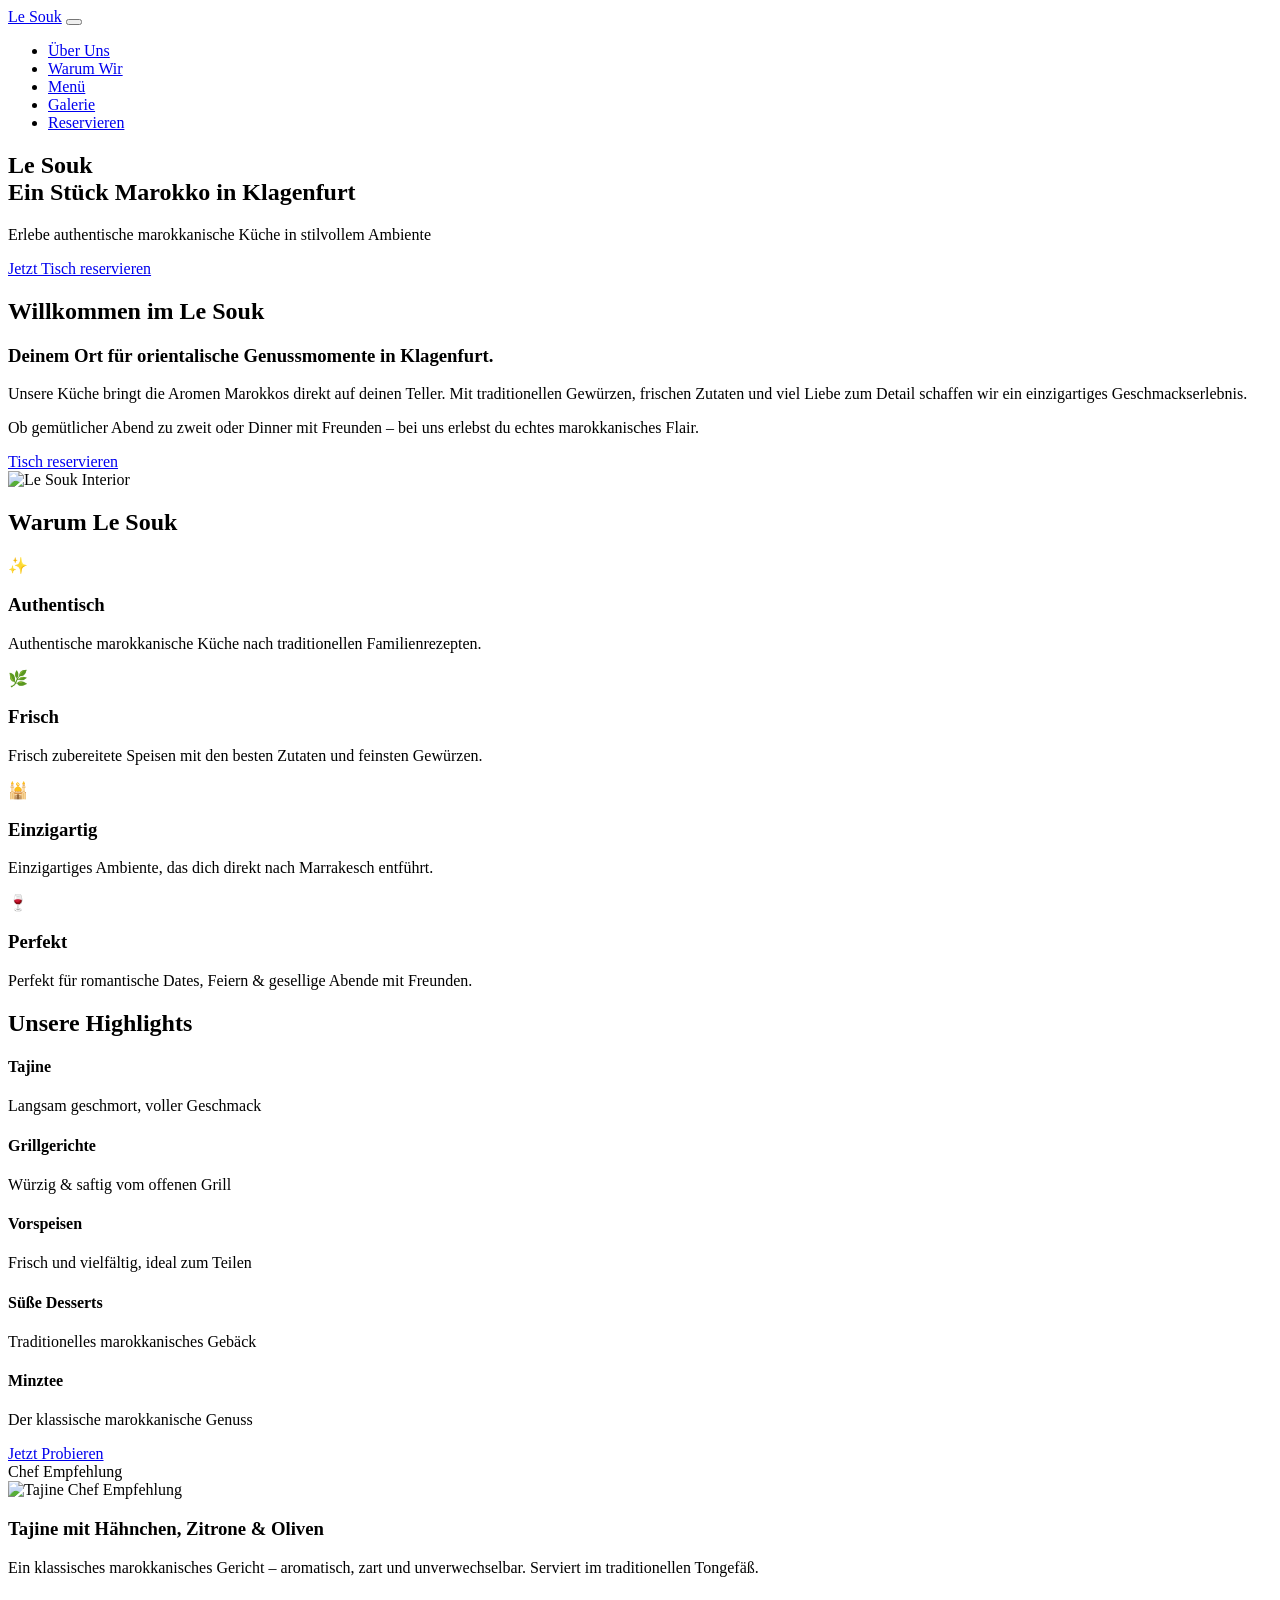
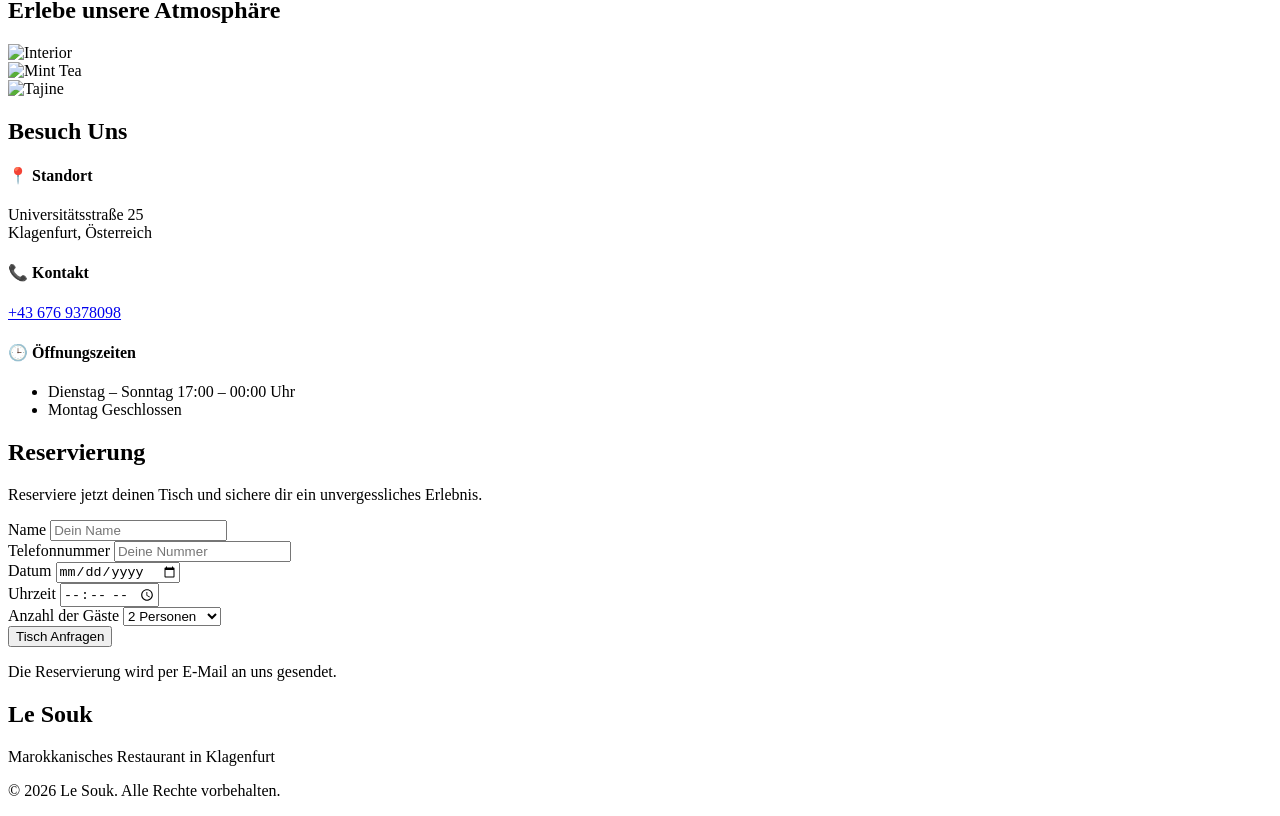
==== index.html @ 62adc96d "Rename Le Souk – Ein Stück Marokko in Klagenfurt.html to index.html" ====
<!DOCTYPE html>
<!-- saved from url=(0077)file:///C:/Users/otari/.gemini/antigravity/scratch/le-souk-website/index.html -->
<html lang="de"><head><meta http-equiv="Content-Type" content="text/html; charset=UTF-8">
    
    <meta name="viewport" content="width=device-width, initial-scale=1.0">
    <title>Le Souk – index.html</title>
    <meta name="description" content="Erlebe authentische marokkanische Küche in stilvollem Ambiente. Willkommen im Le Souk.">
    
    <!-- Google Fonts -->
    <link rel="preconnect" href="https://fonts.googleapis.com/">
    <link rel="preconnect" href="https://fonts.gstatic.com/" crossorigin="">
    <link href="./Le Souk – Ein Stück Marokko in Klagenfurt_files/css2" rel="stylesheet">
    
    <!-- Styles -->
    <link rel="stylesheet" href="./Le Souk – Ein Stück Marokko in Klagenfurt_files/style.css">
</head>
<body>

    <!-- Navigation -->
    <header class="header">
        <div class="container nav-container">
            <a href="file:///C:/Users/otari/.gemini/antigravity/scratch/le-souk-website/index.html#" class="logo">Le Souk</a>
            <button class="mobile-toggle" aria-controls="main-nav" aria-expanded="false">
                <span class="hamburger"></span>
            </button>
            <nav id="main-nav" class="nav-menu">
                <ul class="nav-list">
                    <li><a href="file:///C:/Users/otari/.gemini/antigravity/scratch/le-souk-website/index.html#about">Über Uns</a></li>
                    <li><a href="file:///C:/Users/otari/.gemini/antigravity/scratch/le-souk-website/index.html#warum">Warum Wir</a></li>
                    <li><a href="file:///C:/Users/otari/.gemini/antigravity/scratch/le-souk-website/index.html#menu">Menü</a></li>
                    <li><a href="file:///C:/Users/otari/.gemini/antigravity/scratch/le-souk-website/index.html#gallery">Galerie</a></li>
                    <li><a href="file:///C:/Users/otari/.gemini/antigravity/scratch/le-souk-website/index.html#reservation" class="btn btn-outline nav-btn">Reservieren</a></li>
                </ul>
            </nav>
        </div>
    </header>

    <!-- Hero Section -->
    <section class="hero" id="home">
        <div class="hero-overlay"></div>
        <div class="container hero-content reveal fade-up active">
            <h1 class="hero-title">Le Souk <br><span>Ein Stück Marokko in Klagenfurt</span></h1>
            <p class="hero-subtitle">Erlebe authentische marokkanische Küche in stilvollem Ambiente</p>
            <a href="file:///C:/Users/otari/.gemini/antigravity/scratch/le-souk-website/index.html#reservation" class="btn btn-primary mt-2">Jetzt Tisch reservieren</a>
        </div>
    </section>

    <!-- About Section -->
    <section class="about section-padding" id="about">
        <div class="container about-container">
            <div class="about-text reveal fade-right active">
                <h2 class="section-title">Willkommen im Le Souk</h2>
                <h3 class="section-subtitle">Deinem Ort für orientalische Genussmomente in Klagenfurt.</h3>
                <p>Unsere Küche bringt die Aromen Marokkos direkt auf deinen Teller. Mit traditionellen Gewürzen, frischen Zutaten und viel Liebe zum Detail schaffen wir ein einzigartiges Geschmackserlebnis.</p>
                <p>Ob gemütlicher Abend zu zweit oder Dinner mit Freunden – bei uns erlebst du echtes marokkanisches Flair.</p>
                <a href="file:///C:/Users/otari/.gemini/antigravity/scratch/le-souk-website/index.html#reservation" class="btn btn-outline mt-2">Tisch reservieren</a>
            </div>
            <div class="about-image-wrapper reveal fade-left active">
                <div class="image-frame gold-border">
                    <img src="./Le Souk – Ein Stück Marokko in Klagenfurt_files/about_interior.png" alt="Le Souk Interior" class="about-image">
                </div>
            </div>
        </div>
    </section>

    <!-- Warum Le Souk (Features) -->
    <section class="features section-padding" id="warum">
        <div class="container">
            <h2 class="section-title center reveal fade-up active">Warum Le Souk</h2>
            <div class="features-grid">
                <div class="feature-card reveal fade-up active" style="transition-delay: 0.1s">
                    <div class="feature-icon">✨</div>
                    <h3>Authentisch</h3>
                    <p>Authentische marokkanische Küche nach traditionellen Familienrezepten.</p>
                </div>
                <div class="feature-card reveal fade-up active" style="transition-delay: 0.2s">
                    <div class="feature-icon">🌿</div>
                    <h3>Frisch</h3>
                    <p>Frisch zubereitete Speisen mit den besten Zutaten und feinsten Gewürzen.</p>
                </div>
                <div class="feature-card reveal fade-up active" style="transition-delay: 0.3s">
                    <div class="feature-icon">🕌</div>
                    <h3>Einzigartig</h3>
                    <p>Einzigartiges Ambiente, das dich direkt nach Marrakesch entführt.</p>
                </div>
                <div class="feature-card reveal fade-up active" style="transition-delay: 0.4s">
                    <div class="feature-icon">🍷</div>
                    <h3>Perfekt</h3>
                    <p>Perfekt für romantische Dates, Feiern &amp; gesellige Abende mit Freunden.</p>
                </div>
            </div>
        </div>
    </section>

    <!-- Menu & Chef Recommendation -->
    <section class="menu section-padding" id="menu">
        <div class="container menu-container">
            <div class="menu-content reveal fade-right active">
                <h2 class="section-title">Unsere Highlights</h2>
                <div class="menu-list">
                    <div class="menu-item">
                        <div class="menu-item-header">
                            <h4>Tajine</h4>
                            <div class="menu-dot-leader"></div>
                        </div>
                        <p class="menu-desc">Langsam geschmort, voller Geschmack</p>
                    </div>
                    <div class="menu-item">
                        <div class="menu-item-header">
                            <h4>Grillgerichte</h4>
                            <div class="menu-dot-leader"></div>
                        </div>
                        <p class="menu-desc">Würzig &amp; saftig vom offenen Grill</p>
                    </div>
                    <div class="menu-item">
                        <div class="menu-item-header">
                            <h4>Vorspeisen</h4>
                            <div class="menu-dot-leader"></div>
                        </div>
                        <p class="menu-desc">Frisch und vielfältig, ideal zum Teilen</p>
                    </div>
                    <div class="menu-item">
                        <div class="menu-item-header">
                            <h4>Süße Desserts</h4>
                            <div class="menu-dot-leader"></div>
                        </div>
                        <p class="menu-desc">Traditionelles marokkanisches Gebäck</p>
                    </div>
                    <div class="menu-item">
                        <div class="menu-item-header">
                            <h4>Minztee</h4>
                            <div class="menu-dot-leader"></div>
                        </div>
                        <p class="menu-desc">Der klassische marokkanische Genuss</p>
                    </div>
                </div>
                <div class="mt-3">
                    <a href="file:///C:/Users/otari/.gemini/antigravity/scratch/le-souk-website/index.html#reservation" class="btn btn-primary">Jetzt Probieren</a>
                </div>
            </div>

            <!-- Chef Recommendation -->
            <div class="chef-recommendation reveal fade-left active">
                <div class="chef-card gold-border">
                    <div class="chef-badge">Chef Empfehlung</div>
                    <img src="./Le Souk – Ein Stück Marokko in Klagenfurt_files/tajine_dish.png" alt="Tajine Chef Empfehlung" class="chef-img">
                    <div class="chef-text">
                        <h3>Tajine mit Hähnchen, Zitrone &amp; Oliven</h3>
                        <p>Ein klassisches marokkanisches Gericht – aromatisch, zart und unverwechselbar. Serviert im traditionellen Tongefäß.</p>
                    </div>
                </div>
            </div>
        </div>
    </section>

    <!-- Gallery -->
    <section class="gallery section-padding" id="gallery">
        <div class="container">
            <h2 class="section-title center reveal fade-up active">Erlebe unsere Atmosphäre</h2>
            <div class="gallery-grid reveal fade-up active">
                <div class="gallery-item"><img src="./Le Souk – Ein Stück Marokko in Klagenfurt_files/about_interior.png" alt="Interior"></div>
                <div class="gallery-item"><img src="./Le Souk – Ein Stück Marokko in Klagenfurt_files/mint_tea.png" alt="Mint Tea"></div>
                <div class="gallery-item"><img src="./Le Souk – Ein Stück Marokko in Klagenfurt_files/tajine_dish.png" alt="Tajine"></div>
            </div>
        </div>
    </section>

    <!-- Info & Reservation -->
    <section class="reservation-contact section-padding" id="reservation">
        <div class="container flex-container">
            <!-- Info Box -->
            <div class="info-box reveal fade-right active">
                <h2 class="section-title">Besuch Uns</h2>
                
                <div class="info-group">
                    <h4>📍 Standort</h4>
                    <p>Universitätsstraße 25<br>Klagenfurt, Österreich</p>
                </div>
                
                <div class="info-group">
                    <h4>📞 Kontakt</h4>
                    <p><a href="tel:+436769378098">+43 676 9378098</a></p>
                </div>

                <div class="info-group mt-2">
                    <h4>🕒 Öffnungszeiten</h4>
                    <ul class="hours-list">
                        <li><span>Dienstag – Sonntag</span> <span>17:00 – 00:00 Uhr</span></li>
                        <li class="closed"><span>Montag</span> <span>Geschlossen</span></li>
                    </ul>
                </div>
            </div>

            <!-- Reservation Form -->
            <div class="reservation-box gold-border reveal fade-left active">
                <h2 class="section-title">Reservierung</h2>
                <p class="mb-2">Reserviere jetzt deinen Tisch und sichere dir ein unvergessliches Erlebnis.</p>
                
                <form id="reservation-form" action="mailto:reservierung@lesouk-klagenfurt.at" method="post" enctype="text/plain">
                    <div class="form-group">
                        <label for="name">Name</label>
                        <input type="text" id="name" name="Name" required="" placeholder="Dein Name">
                    </div>
                    <div class="form-group">
                        <label for="phone">Telefonnummer</label>
                        <input type="tel" id="phone" name="Telefon" required="" placeholder="Deine Nummer">
                    </div>
                    <div class="form-grid">
                        <div class="form-group">
                            <label for="date">Datum</label>
                            <input type="date" id="date" name="Datum" required="">
                        </div>
                        <div class="form-group">
                            <label for="time">Uhrzeit</label>
                            <input type="time" id="time" name="Uhrzeit" required="">
                        </div>
                    </div>
                    <div class="form-group">
                        <label for="guests">Anzahl der Gäste</label>
                        <select id="guests" name="Gäste">
                            <option value="1">1 Person</option>
                            <option value="2" selected="">2 Personen</option>
                            <option value="3">3 Personen</option>
                            <option value="4">4 Personen</option>
                            <option value="5">5 Personen</option>
                            <option value="6+">6+ Personen</option>
                        </select>
                    </div>
                    <button type="submit" class="btn btn-primary btn-block">Tisch Anfragen</button>
                    <p class="form-note mt-1">Die Reservierung wird per E-Mail an uns gesendet.</p>
                </form>
            </div>
        </div>
    </section>

    <!-- Footer -->
    <footer class="footer">
        <div class="container footer-content center">
            <h2 class="footer-logo">Le Souk</h2>
            <p>Marokkanisches Restaurant in Klagenfurt</p>
            <p class="copyright">© <span id="year">2026</span> Le Souk. Alle Rechte vorbehalten.</p>
        </div>
    </footer>

    <!-- Scripts -->
    <script src="./Le Souk – Ein Stück Marokko in Klagenfurt_files/main.js"></script>


</body></html>
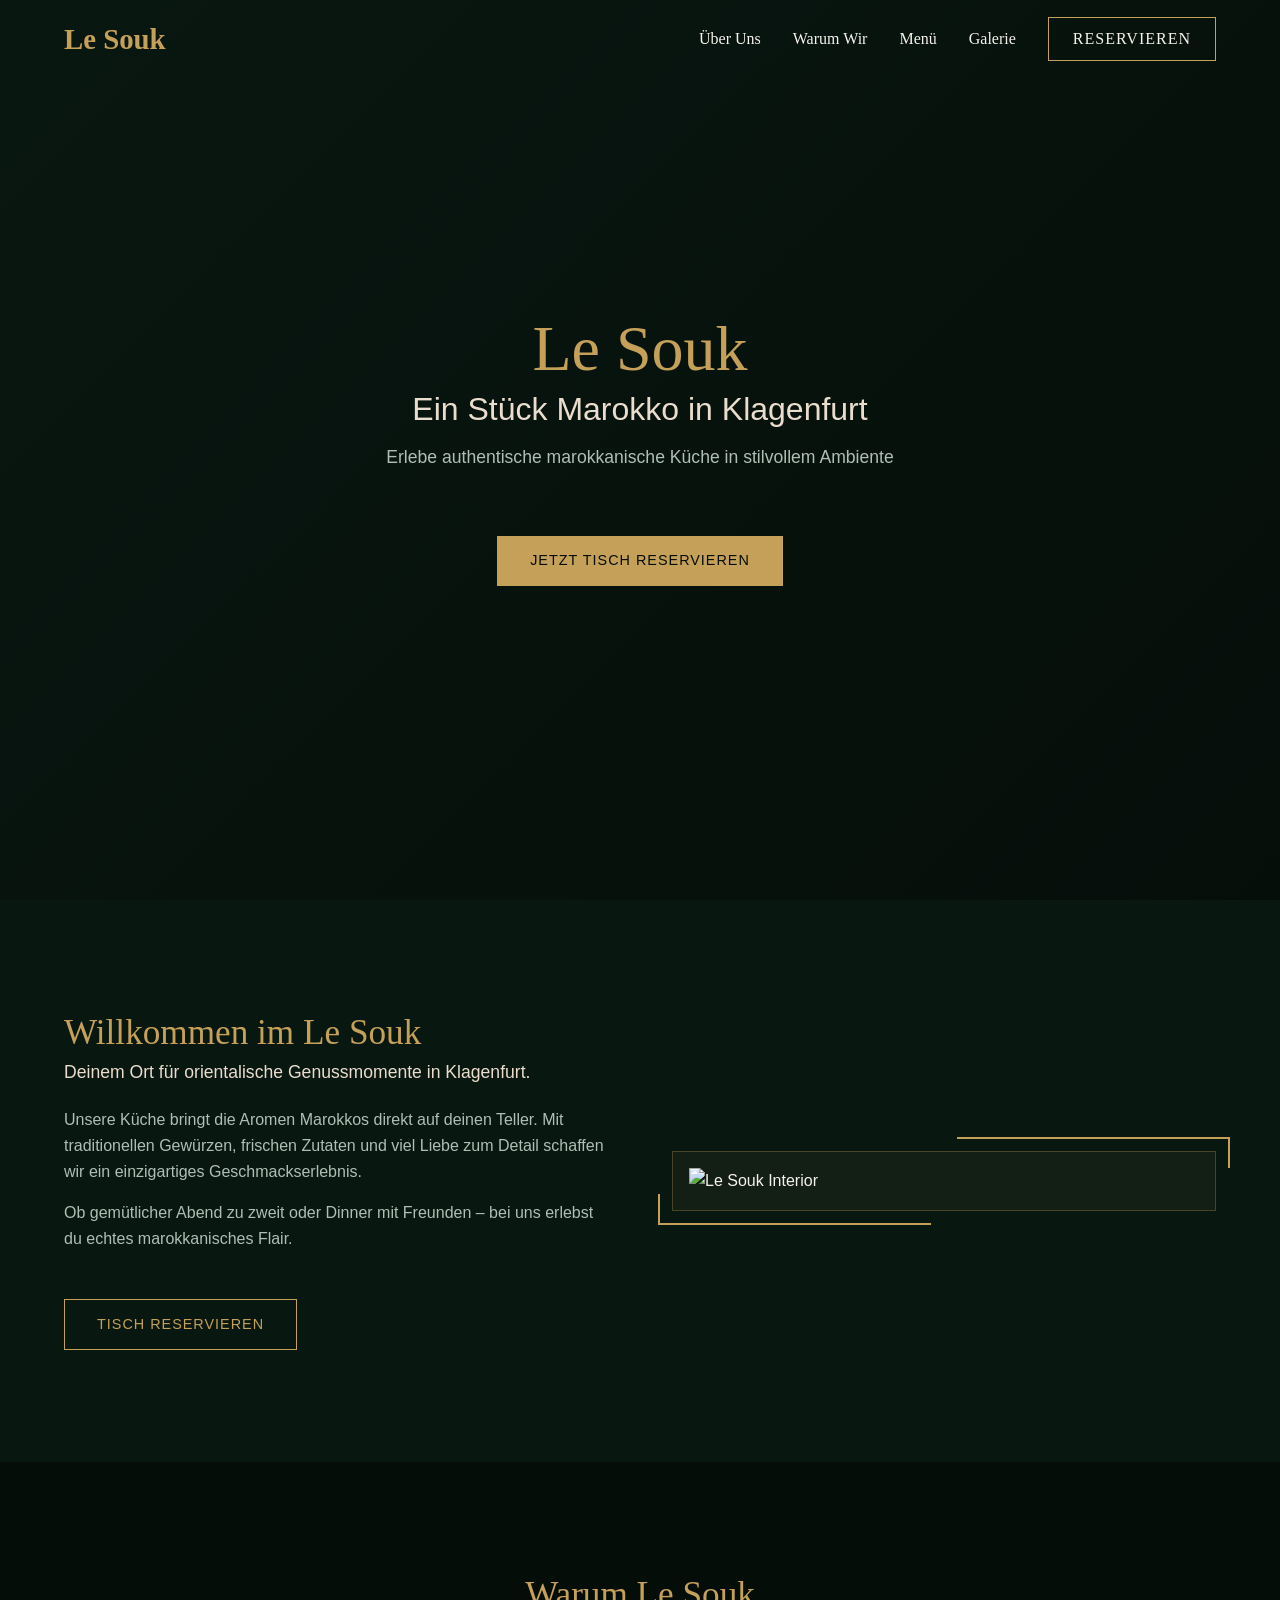
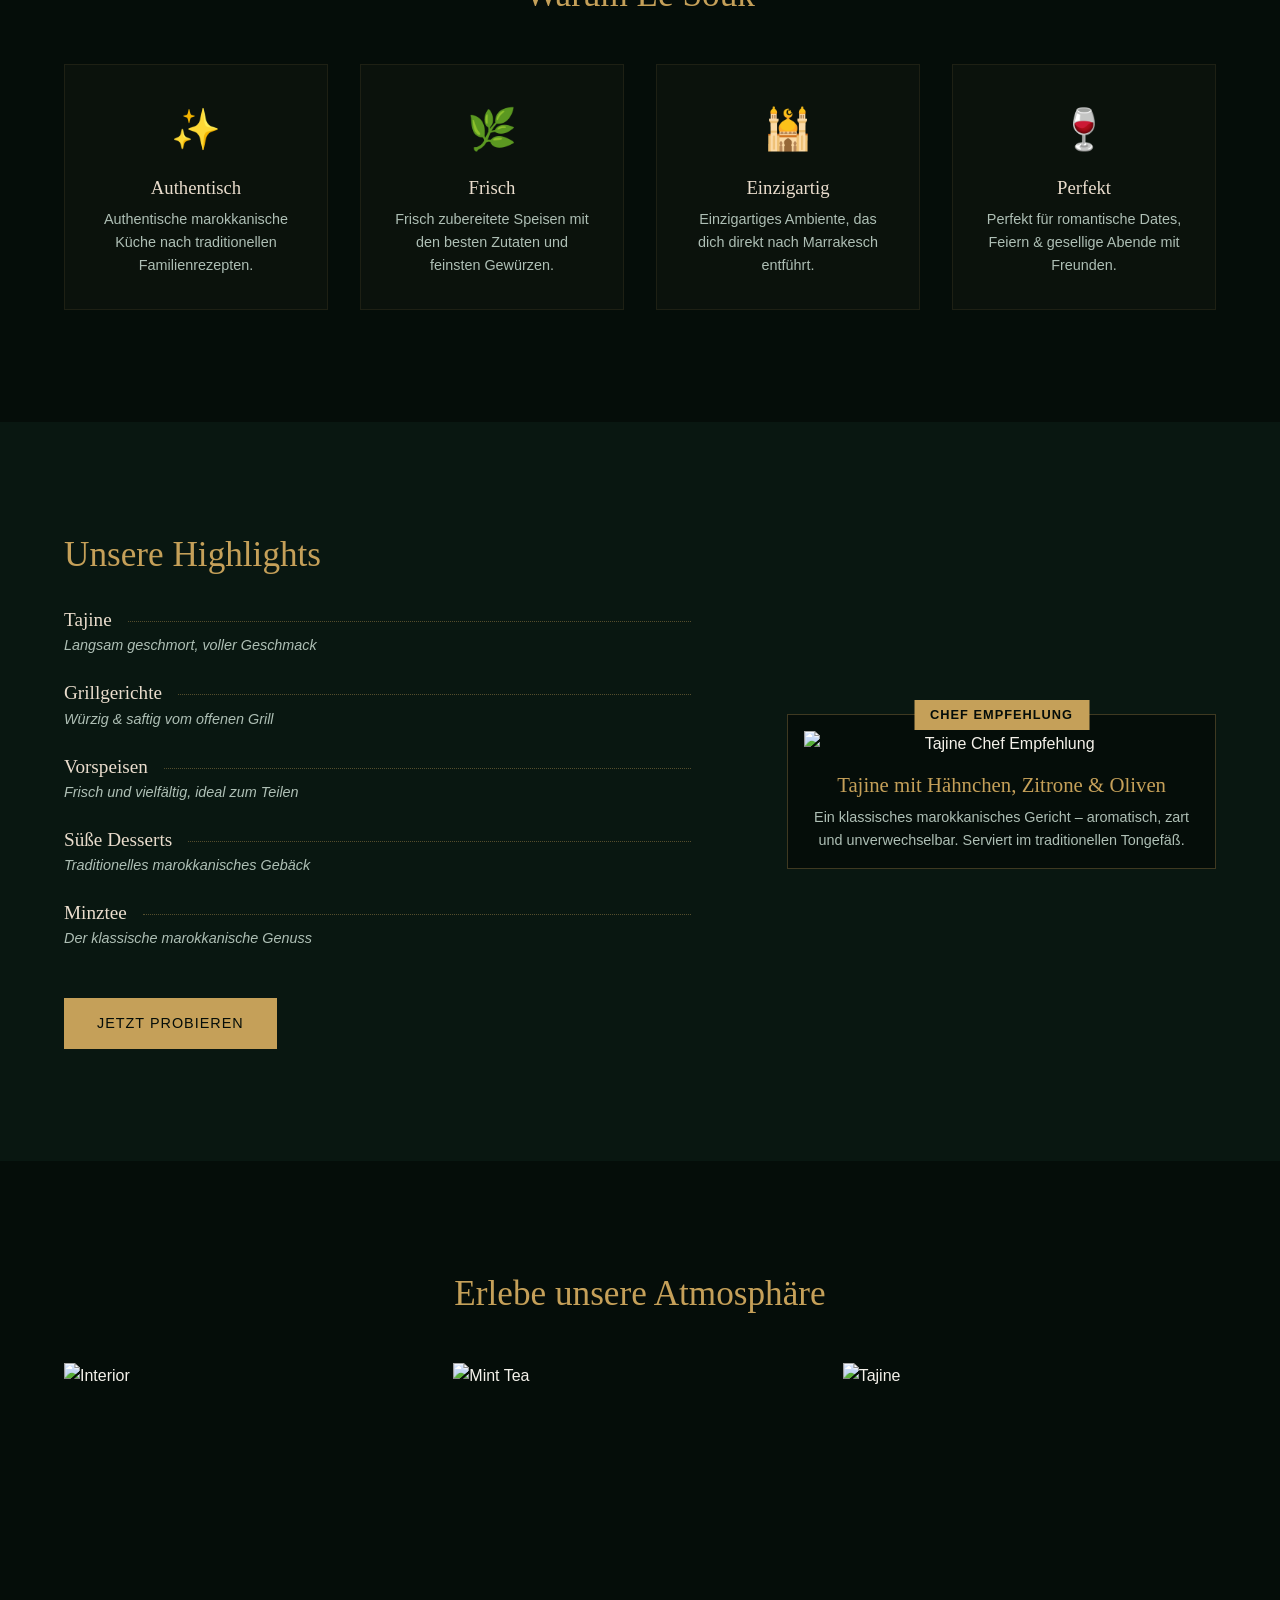
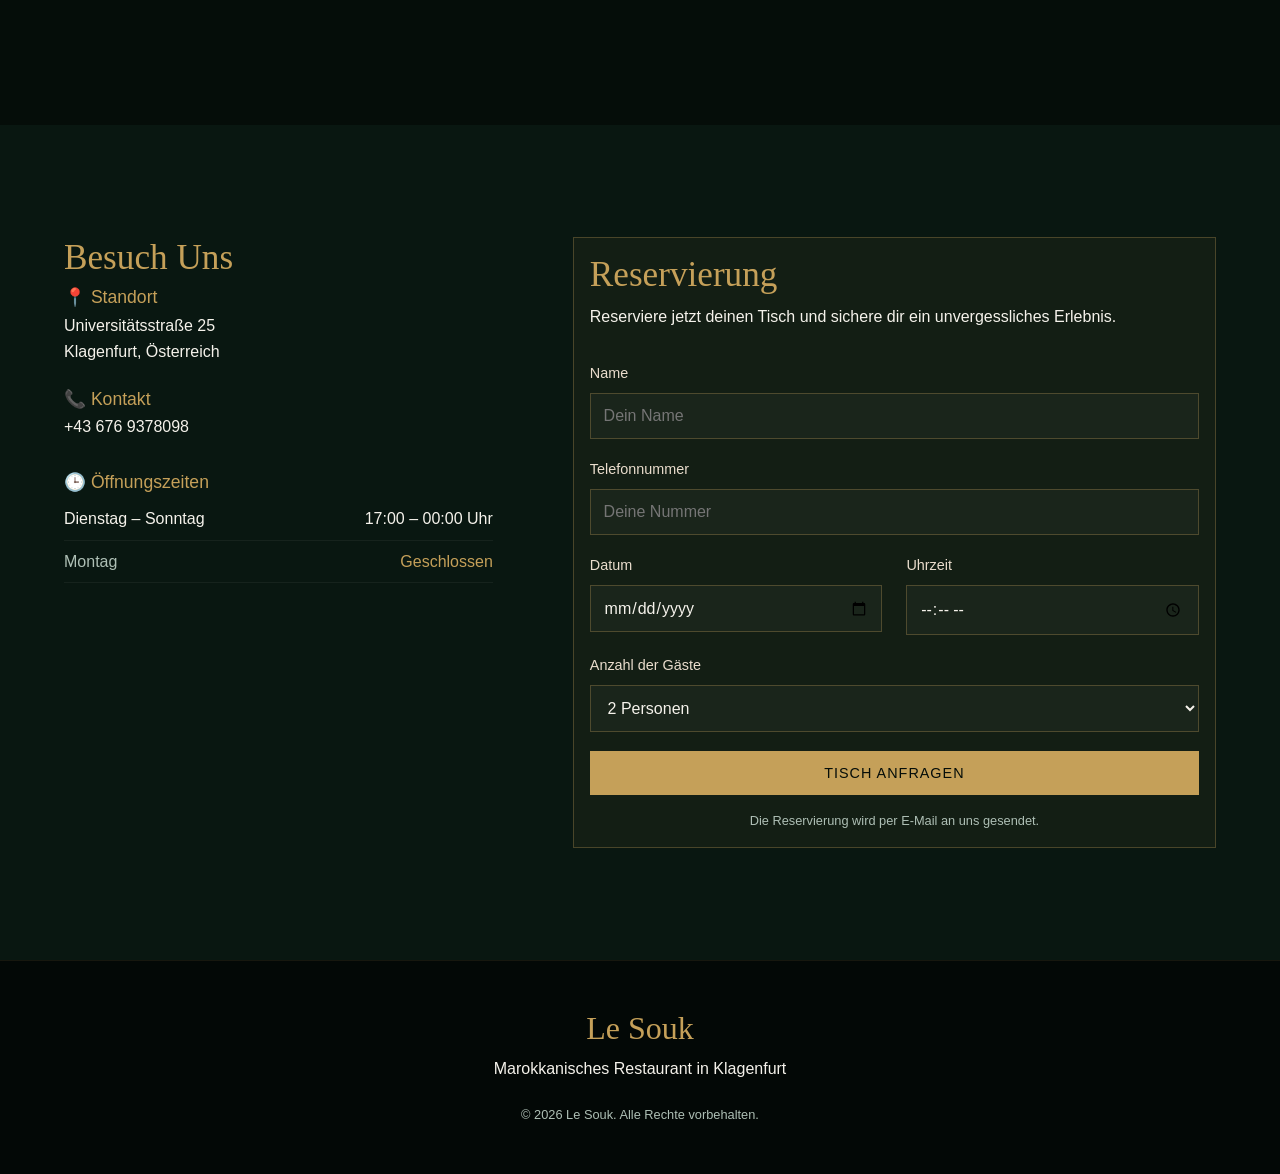
==== commit 4ba1d52f: "Update index.html" ====
--- a/index.html
+++ b/index.html
@@ -9,10 +9,9 @@
     <!-- Google Fonts -->
     <link rel="preconnect" href="https://fonts.googleapis.com/">
     <link rel="preconnect" href="https://fonts.gstatic.com/" crossorigin="">
-    <link href="./Le Souk – Ein Stück Marokko in Klagenfurt_files/css2" rel="stylesheet">
+    <link rel="stylesheet" href="style.css">
     
     <!-- Styles -->
-    <link rel="stylesheet" href="./Le Souk – Ein Stück Marokko in Klagenfurt_files/style.css">
 </head>
 <body>
 
@@ -242,7 +241,7 @@
         </div>
     </footer>
 
-    <!-- Scripts -->
+    <script src="main.js"></script>
     <script src="./Le Souk – Ein Stück Marokko in Klagenfurt_files/main.js"></script>
 
 
--- a/style.css
+++ b/style.css
@@ -0,0 +1,676 @@
+/* =========================================
+   CSS Variables & Resets
+   ========================================= */
+:root {
+    /* Colors - Dark Green, Beige, Gold */
+    --clr-bg-dark: #091711;
+    --clr-bg-darker: #050d09;
+    --clr-gold: #c5a059;
+    --clr-gold-light: #dfb96f;
+    --clr-gold-dark: #9c7f46;
+    --clr-beige: #eaddcd;
+    --clr-beige-dark: #ccbfae;
+    --clr-text-light: #f5f2eb;
+    --clr-text-muted: #aebfb5;
+
+    /* Typography */
+    --font-heading: 'Playfair Display', serif;
+    --font-body: 'Outfit', sans-serif;
+
+    /* Transitions */
+    --transition: all 0.3s cubic-bezier(0.25, 0.46, 0.45, 0.94);
+}
+
+* {
+    margin: 0;
+    padding: 0;
+    box-sizing: border-box;
+}
+
+html {
+    scroll-behavior: smooth;
+    font-size: 16px;
+}
+
+body {
+    font-family: var(--font-body);
+    background-color: var(--clr-bg-dark);
+    color: var(--clr-text-light);
+    line-height: 1.6;
+    overflow-x: hidden;
+}
+
+/* Typography Base */
+h1, h2, h3, h4, h5, h6 {
+    font-family: var(--font-heading);
+    font-weight: 500;
+    color: var(--clr-gold);
+    line-height: 1.2;
+}
+
+a {
+    text-decoration: none;
+    color: inherit;
+    transition: var(--transition);
+}
+
+img {
+    max-width: 100%;
+    display: block;
+}
+
+ul {
+    list-style: none;
+}
+
+.container {
+    width: 100%;
+    max-width: 1200px;
+    margin: 0 auto;
+    padding: 0 1.5rem;
+}
+
+.section-padding {
+    padding: 5rem 0;
+}
+
+.center {
+    text-align: center;
+}
+
+.mt-1 { margin-top: 1rem; }
+.mt-2 { margin-top: 2rem; }
+.mt-3 { margin-top: 3rem; }
+.mb-1 { margin-bottom: 1rem; }
+.mb-2 { margin-bottom: 2rem; }
+
+/* =========================================
+   Buttons
+   ========================================= */
+.btn {
+    display: inline-block;
+    padding: 0.8rem 2rem;
+    font-family: var(--font-body);
+    font-weight: 500;
+    text-transform: uppercase;
+    letter-spacing: 1px;
+    font-size: 0.9rem;
+    cursor: pointer;
+    border: none;
+    transition: var(--transition);
+    text-align: center;
+}
+
+.btn-primary {
+    background-color: var(--clr-gold);
+    color: var(--clr-bg-darker);
+    border: 1px solid var(--clr-gold);
+}
+
+.btn-primary:hover {
+    background-color: transparent;
+    color: var(--clr-gold);
+}
+
+.btn-outline {
+    background-color: transparent;
+    color: var(--clr-gold);
+    border: 1px solid var(--clr-gold);
+}
+
+.btn-outline:hover {
+    background-color: var(--clr-gold);
+    color: var(--clr-bg-darker);
+}
+
+.btn-block {
+    display: block;
+    width: 100%;
+}
+
+.gold-border {
+    border: 1px solid rgba(197, 160, 89, 0.3);
+    padding: 1rem;
+    background: rgba(197, 160, 89, 0.05);
+}
+
+/* =========================================
+   Header & Navigation
+   ========================================= */
+.header {
+    position: fixed;
+    top: 0;
+    left: 0;
+    width: 100%;
+    z-index: 100;
+    padding: 1rem 0;
+    transition: background-color 0.3s ease, padding 0.3s ease;
+    background-color: transparent;
+}
+
+.header.scrolled {
+    background-color: rgba(5, 13, 9, 0.95);
+    backdrop-filter: blur(10px);
+    padding: 0.5rem 0;
+    border-bottom: 1px solid rgba(197, 160, 89, 0.2);
+}
+
+.nav-container {
+    display: flex;
+    justify-content: space-between;
+    align-items: center;
+}
+
+.logo {
+    font-family: var(--font-heading);
+    font-size: 1.8rem;
+    font-weight: 700;
+    color: var(--clr-gold);
+}
+
+.nav-menu {
+    display: none; /* Mobile default */
+}
+
+/* Mobile Toggle */
+.mobile-toggle {
+    display: block;
+    background: transparent;
+    border: none;
+    cursor: pointer;
+    z-index: 1000;
+    padding: 0.5rem;
+}
+
+.hamburger {
+    display: block;
+    position: relative;
+    width: 24px;
+    height: 2px;
+    background: var(--clr-gold);
+    transition: var(--transition);
+}
+
+.hamburger::before,
+.hamburger::after {
+    content: '';
+    position: absolute;
+    width: 24px;
+    height: 2px;
+    background: var(--clr-gold);
+    transition: var(--transition);
+}
+
+.hamburger::before { top: -8px; left: 0; }
+.hamburger::after { bottom: -8px; left: 0; }
+
+.mobile-toggle[aria-expanded="true"] .hamburger {
+    background: transparent;
+}
+.mobile-toggle[aria-expanded="true"] .hamburger::before {
+    transform: rotate(45deg);
+    top: 0;
+}
+.mobile-toggle[aria-expanded="true"] .hamburger::after {
+    transform: rotate(-45deg);
+    bottom: 0;
+}
+
+/* Mobile Nav Overlay */
+.nav-menu.active {
+    display: flex;
+    position: fixed;
+    top: 0;
+    left: 0;
+    width: 100%;
+    height: 100vh;
+    background-color: rgba(5, 13, 9, 0.98);
+    backdrop-filter: blur(15px);
+    flex-direction: column;
+    justify-content: center;
+    align-items: center;
+}
+
+.nav-list {
+    display: flex;
+    flex-direction: column;
+    align-items: center;
+    gap: 2rem;
+}
+
+.nav-list a {
+    font-size: 1.5rem;
+    font-family: var(--font-heading);
+    color: var(--clr-text-light);
+}
+
+.nav-list a:hover {
+    color: var(--clr-gold);
+}
+
+/* =========================================
+   Hero Section
+   ========================================= */
+.hero {
+    height: 100vh;
+    min-height: 600px;
+    background-image: url('hero_bg.png');
+    background-size: cover;
+    background-position: center;
+    background-attachment: fixed;
+    position: relative;
+    display: flex;
+    align-items: center;
+    justify-content: center;
+    text-align: center;
+}
+
+.hero-overlay {
+    position: absolute;
+    top: 0;
+    left: 0;
+    width: 100%;
+    height: 100%;
+    background: linear-gradient(135deg, rgba(9, 23, 17, 0.8) 0%, rgba(5, 13, 9, 0.9) 100%);
+}
+
+.hero-content {
+    position: relative;
+    z-index: 10;
+    max-width: 800px;
+}
+
+.hero-title {
+    font-size: 3rem;
+    margin-bottom: 1rem;
+    line-height: 1.1;
+}
+
+.hero-title span {
+    font-size: 1.5rem;
+    display: block;
+    margin-top: 0.5rem;
+    color: var(--clr-beige);
+    font-family: var(--font-body);
+    font-weight: 300;
+}
+
+.hero-subtitle {
+    font-size: 1.1rem;
+    color: var(--clr-text-muted);
+    margin-bottom: 2rem;
+}
+
+/* =========================================
+   Section Titles & Elements
+   ========================================= */
+.section-title {
+    font-size: 2.2rem;
+    margin-bottom: 0.5rem;
+}
+
+.section-subtitle {
+    font-size: 1.1rem;
+    color: var(--clr-beige);
+    margin-bottom: 1.5rem;
+    font-weight: 300;
+    font-family: var(--font-body);
+}
+
+/* =========================================
+   About Section
+   ========================================= */
+.about-container {
+    display: grid;
+    grid-template-columns: 1fr;
+    gap: 3rem;
+    align-items: center;
+}
+
+.about-text p {
+    margin-bottom: 1rem;
+    color: var(--clr-text-muted);
+}
+
+.image-frame {
+    position: relative;
+}
+
+.image-frame::after {
+    content: '';
+    position: absolute;
+    top: -15px;
+    right: -15px;
+    width: 50%;
+    height: 50%;
+    border-top: 2px solid var(--clr-gold);
+    border-right: 2px solid var(--clr-gold);
+    z-index: -1;
+}
+
+.image-frame::before {
+    content: '';
+    position: absolute;
+    bottom: -15px;
+    left: -15px;
+    width: 50%;
+    height: 50%;
+    border-bottom: 2px solid var(--clr-gold);
+    border-left: 2px solid var(--clr-gold);
+    z-index: -1;
+}
+
+/* =========================================
+   Features Section
+   ========================================= */
+.features {
+    background-color: var(--clr-bg-darker);
+}
+
+.features-grid {
+    display: grid;
+    grid-template-columns: 1fr;
+    gap: 2rem;
+    margin-top: 3rem;
+}
+
+.feature-card {
+    background: rgba(197, 160, 89, 0.03);
+    border: 1px solid rgba(197, 160, 89, 0.1);
+    padding: 2rem;
+    text-align: center;
+    transition: var(--transition);
+}
+
+.feature-card:hover {
+    border-color: var(--clr-gold);
+    transform: translateY(-5px);
+}
+
+.feature-icon {
+    font-size: 2.5rem;
+    margin-bottom: 1rem;
+}
+
+.feature-card h3 {
+    margin-bottom: 0.5rem;
+    color: var(--clr-beige);
+}
+
+.feature-card p {
+    color: var(--clr-text-muted);
+    font-size: 0.9rem;
+}
+
+/* =========================================
+   Menu Section
+   ========================================= */
+.menu-container {
+    display: grid;
+    grid-template-columns: 1fr;
+    gap: 4rem;
+}
+
+.menu-list {
+    display: flex;
+    flex-direction: column;
+    gap: 1.5rem;
+    margin-top: 2rem;
+}
+
+.menu-item-header {
+    display: flex;
+    align-items: baseline;
+    justify-content: space-between;
+}
+
+.menu-item-header h4 {
+    font-size: 1.2rem;
+    color: var(--clr-beige);
+    flex-shrink: 0;
+}
+
+.menu-dot-leader {
+    flex-grow: 1;
+    border-bottom: 1px dotted rgba(197, 160, 89, 0.4);
+    margin: 0 1rem;
+    position: relative;
+    top: -4px;
+}
+
+.menu-desc {
+    color: var(--clr-text-muted);
+    font-size: 0.9rem;
+    font-style: italic;
+    margin-top: 0.2rem;
+}
+
+.chef-card {
+    position: relative;
+    background: var(--clr-bg-darker);
+    text-align: center;
+}
+
+.chef-badge {
+    position: absolute;
+    top: -15px;
+    left: 50%;
+    transform: translateX(-50%);
+    background: var(--clr-gold);
+    color: var(--clr-bg-darker);
+    padding: 0.3rem 1rem;
+    font-weight: 600;
+    text-transform: uppercase;
+    font-size: 0.8rem;
+    letter-spacing: 1px;
+}
+
+.chef-img {
+    width: 100%;
+    height: auto;
+    object-fit: cover;
+    margin-bottom: 1rem;
+}
+
+.chef-text h3 {
+    font-size: 1.3rem;
+    margin-bottom: 0.5rem;
+}
+
+.chef-text p {
+    color: var(--clr-text-muted);
+    font-size: 0.9rem;
+}
+
+/* =========================================
+   Gallery Section
+   ========================================= */
+.gallery {
+    background-color: var(--clr-bg-darker);
+}
+
+.gallery-grid {
+    display: grid;
+    grid-template-columns: 1fr;
+    gap: 1rem;
+    margin-top: 3rem;
+}
+
+.gallery-item {
+    overflow: hidden;
+    position: relative;
+}
+
+.gallery-item img {
+    width: 100%;
+    height: 250px;
+    object-fit: cover;
+    transition: transform 0.5s ease;
+}
+
+.gallery-item:hover img {
+    transform: scale(1.05);
+}
+
+/* =========================================
+   Reservation & Contact
+   ========================================= */
+.flex-container {
+    display: grid;
+    grid-template-columns: 1fr;
+    gap: 3rem;
+}
+
+.info-group {
+    margin-bottom: 1.5rem;
+}
+
+.info-group h4 {
+    font-family: var(--font-body);
+    font-size: 1.1rem;
+    color: var(--clr-gold);
+    margin-bottom: 0.3rem;
+}
+
+.info-group p {
+    color: var(--clr-text-light);
+}
+
+.hours-list {
+    color: var(--clr-text-light);
+}
+
+.hours-list li {
+    display: flex;
+    justify-content: space-between;
+    padding: 0.5rem 0;
+    border-bottom: 1px solid rgba(255, 255, 255, 0.05);
+}
+
+.hours-list li.closed {
+    color: var(--clr-text-muted);
+}
+
+.hours-list li.closed span:last-child {
+    color: var(--clr-gold);
+}
+
+/* Form Styles */
+.form-group {
+    margin-bottom: 1.2rem;
+}
+
+.form-grid {
+    display: grid;
+    grid-template-columns: 1fr 1fr;
+    gap: 1rem;
+}
+
+label {
+    display: block;
+    margin-bottom: 0.5rem;
+    font-size: 0.9rem;
+    color: var(--clr-beige);
+}
+
+input, select {
+    width: 100%;
+    padding: 0.8rem;
+    background: rgba(255, 255, 255, 0.03);
+    border: 1px solid rgba(197, 160, 89, 0.3);
+    color: var(--clr-text-light);
+    font-family: var(--font-body);
+    font-size: 1rem;
+    transition: var(--transition);
+}
+
+input:focus, select:focus {
+    outline: none;
+    border-color: var(--clr-gold);
+    background: rgba(255, 255, 255, 0.05);
+}
+
+.form-note {
+    font-size: 0.8rem;
+    color: var(--clr-text-muted);
+    text-align: center;
+}
+
+/* =========================================
+   Footer
+   ========================================= */
+.footer {
+    background-color: #030806;
+    padding: 3rem 0;
+    border-top: 1px solid rgba(197, 160, 89, 0.1);
+}
+
+.footer-logo {
+    font-size: 2rem;
+    margin-bottom: 0.5rem;
+}
+
+.copyright {
+    color: var(--clr-text-muted);
+    font-size: 0.8rem;
+    margin-top: 1.5rem;
+}
+
+/* =========================================
+   Animations & Reveal Effects
+   ========================================= */
+.reveal {
+    opacity: 0;
+    transition: all 0.8s cubic-bezier(0.5, 0, 0, 1);
+}
+
+.reveal.active {
+    opacity: 1;
+    transform: translateY(0) translateX(0);
+}
+
+.fade-up { transform: translateY(50px); }
+.fade-right { transform: translateX(-50px); }
+.fade-left { transform: translateX(50px); }
+
+/* =========================================
+   Desktop Media Queries
+   ========================================= */
+@media (min-width: 768px) {
+    .section-padding { padding: 7rem 0; }
+    .hero-title { font-size: 4rem; }
+    .hero-title span { font-size: 2rem; }
+    
+    .features-grid { grid-template-columns: repeat(2, 1fr); }
+    .gallery-grid { grid-template-columns: repeat(3, 1fr); }
+    
+    .form-grid { grid-template-columns: 1fr 1fr; gap: 1.5rem; }
+}
+
+@media (min-width: 992px) {
+    .mobile-toggle { display: none; }
+    
+    .nav-menu {
+        display: block;
+    }
+    
+    .nav-list {
+        flex-direction: row;
+        gap: 2rem;
+    }
+    
+    .nav-list a {
+        font-size: 1rem;
+    }
+    
+    .nav-btn {
+        padding: 0.5rem 1.5rem;
+        font-size: 0.8rem;
+    }
+
+    .about-container { grid-template-columns: 1fr 1fr; gap: 4rem; }
+    .menu-container { grid-template-columns: 3fr 2fr; gap: 5rem; align-items: center; }
+    .flex-container { grid-template-columns: 1fr 1.5fr; gap: 5rem; }
+    
+    .features-grid { grid-template-columns: repeat(4, 1fr); }
+}
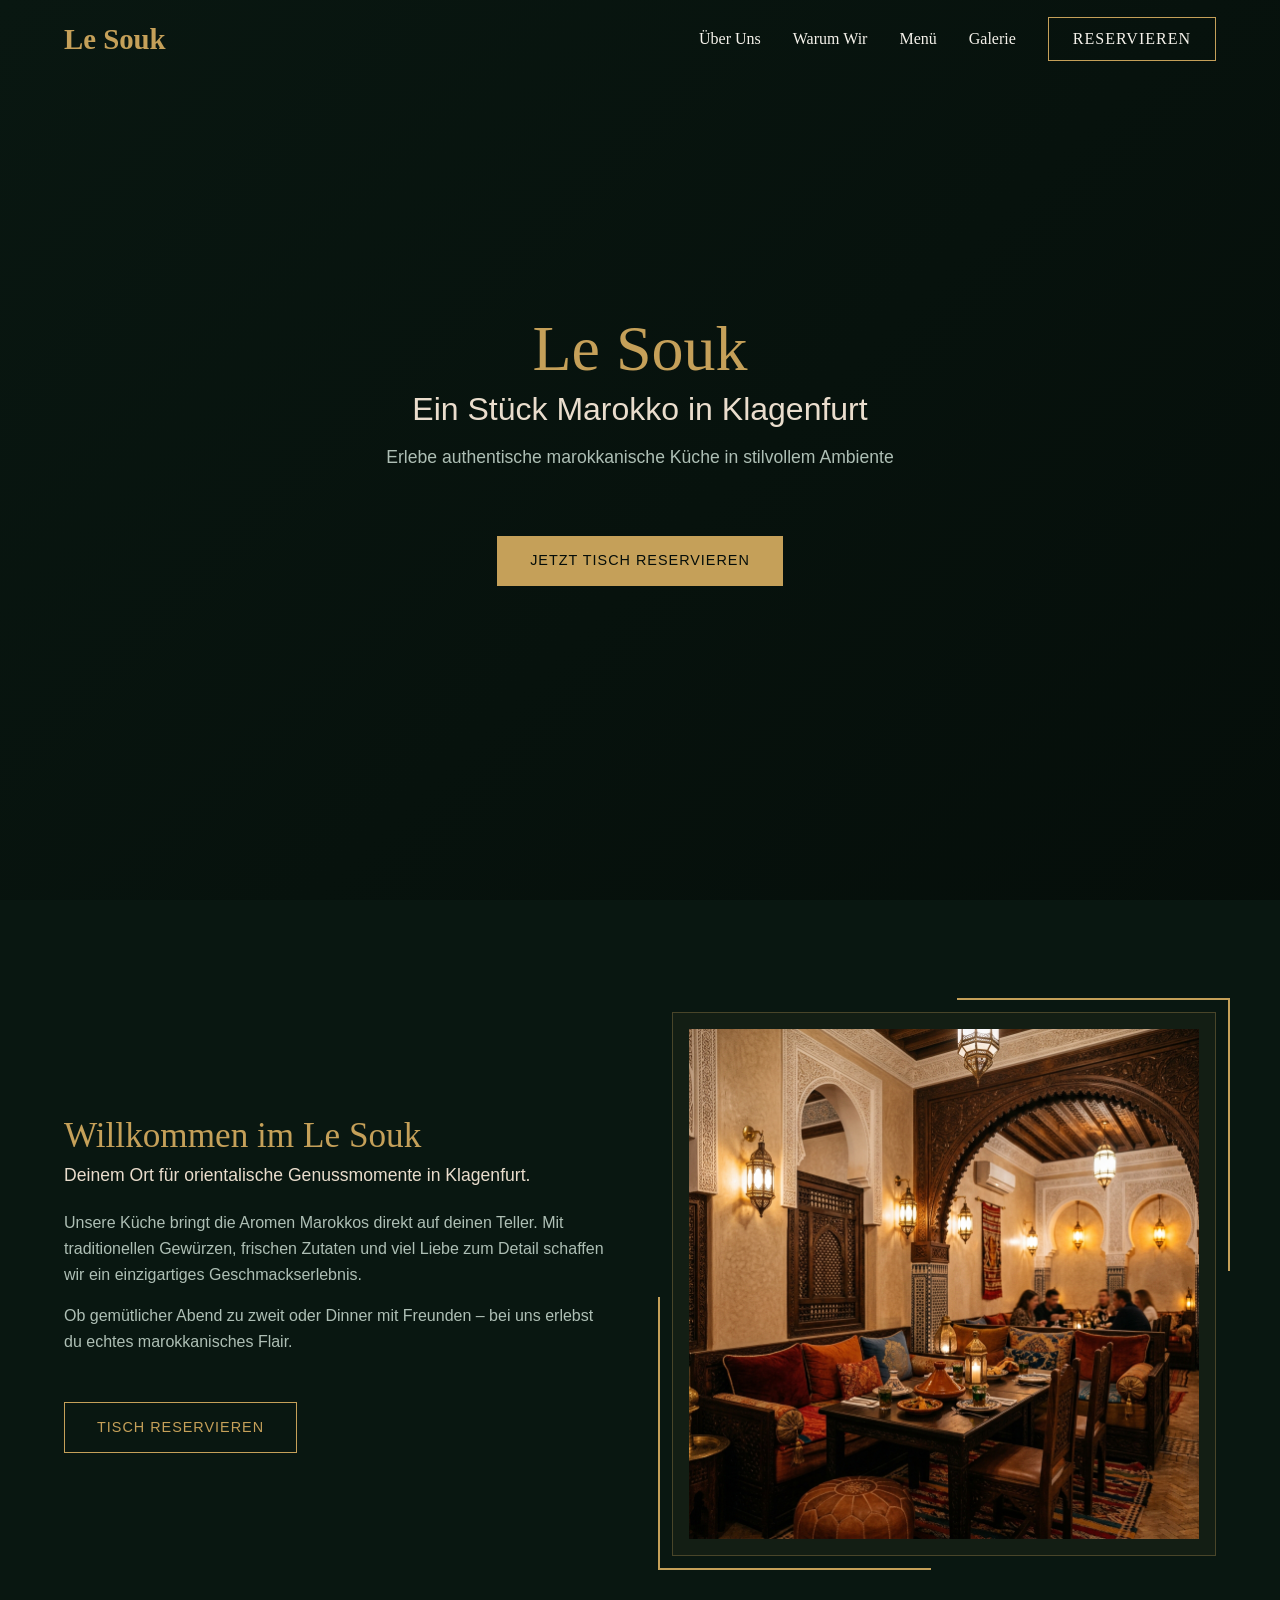
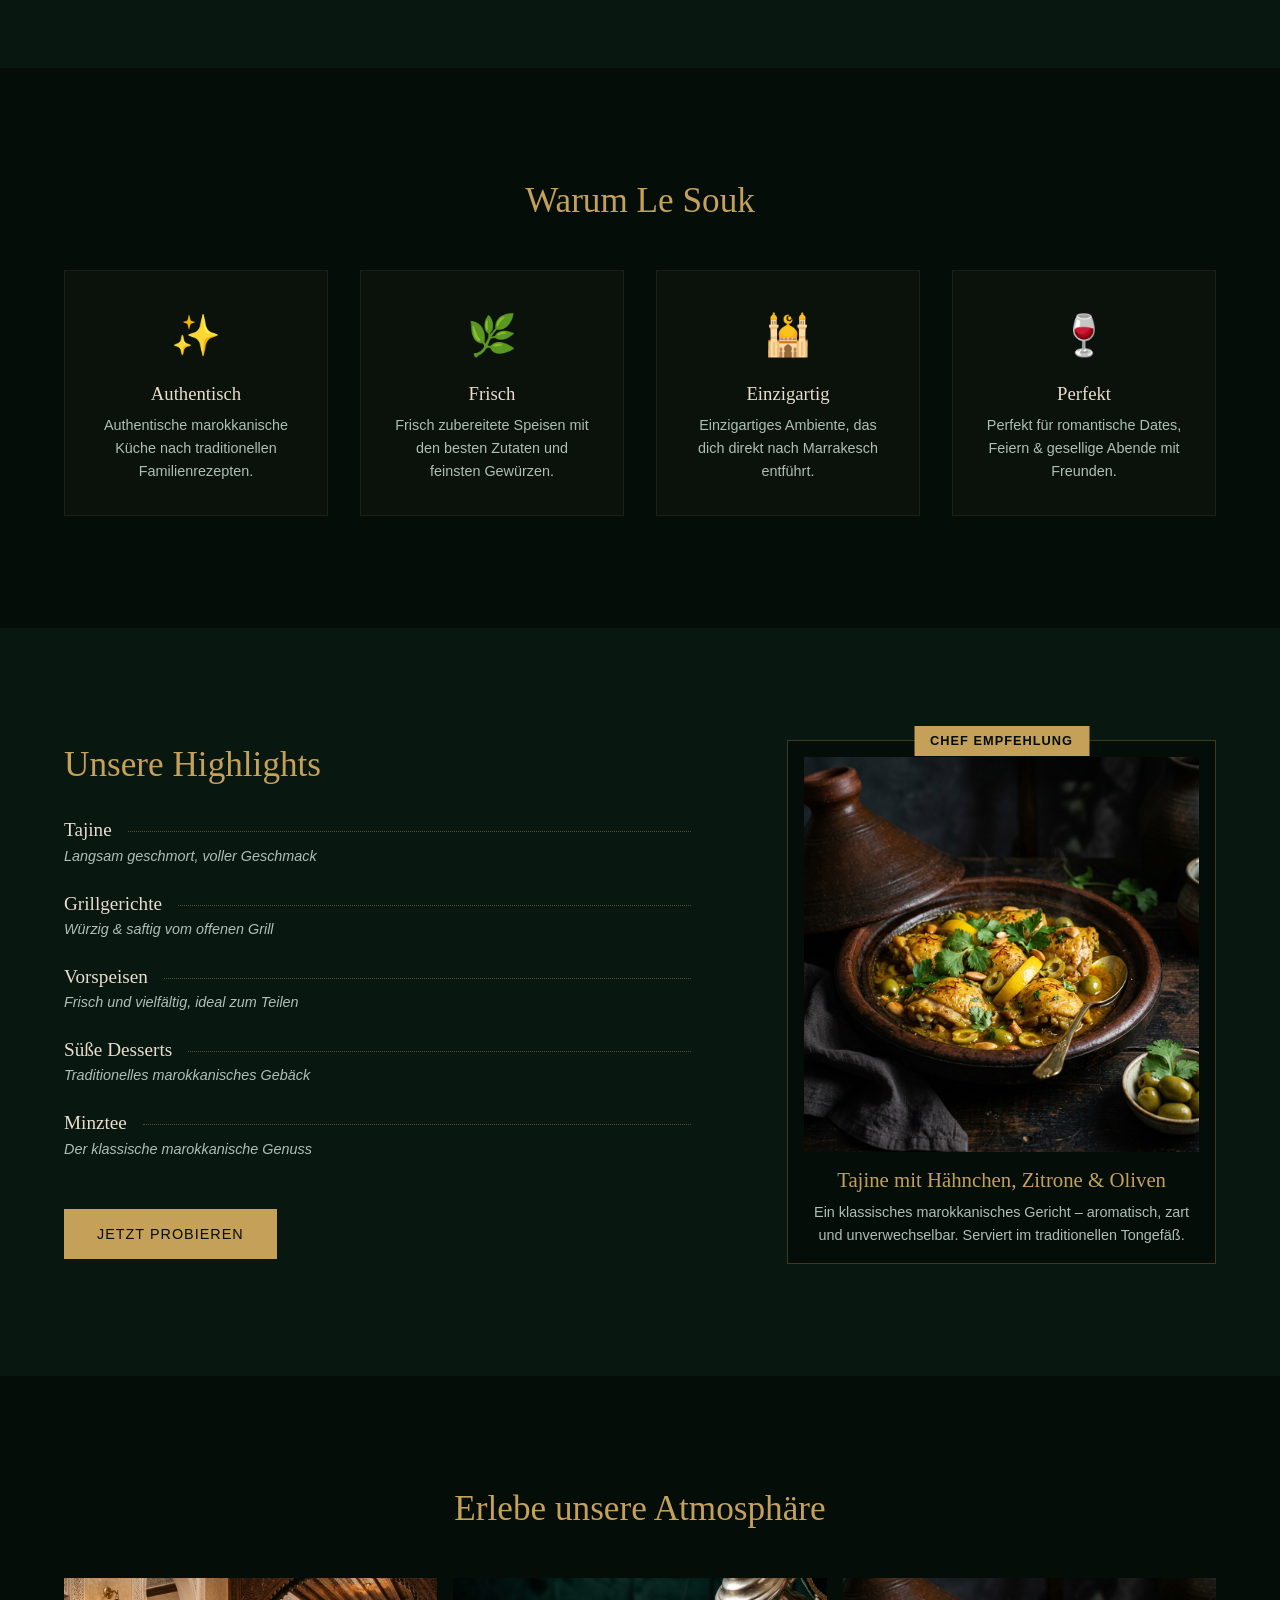
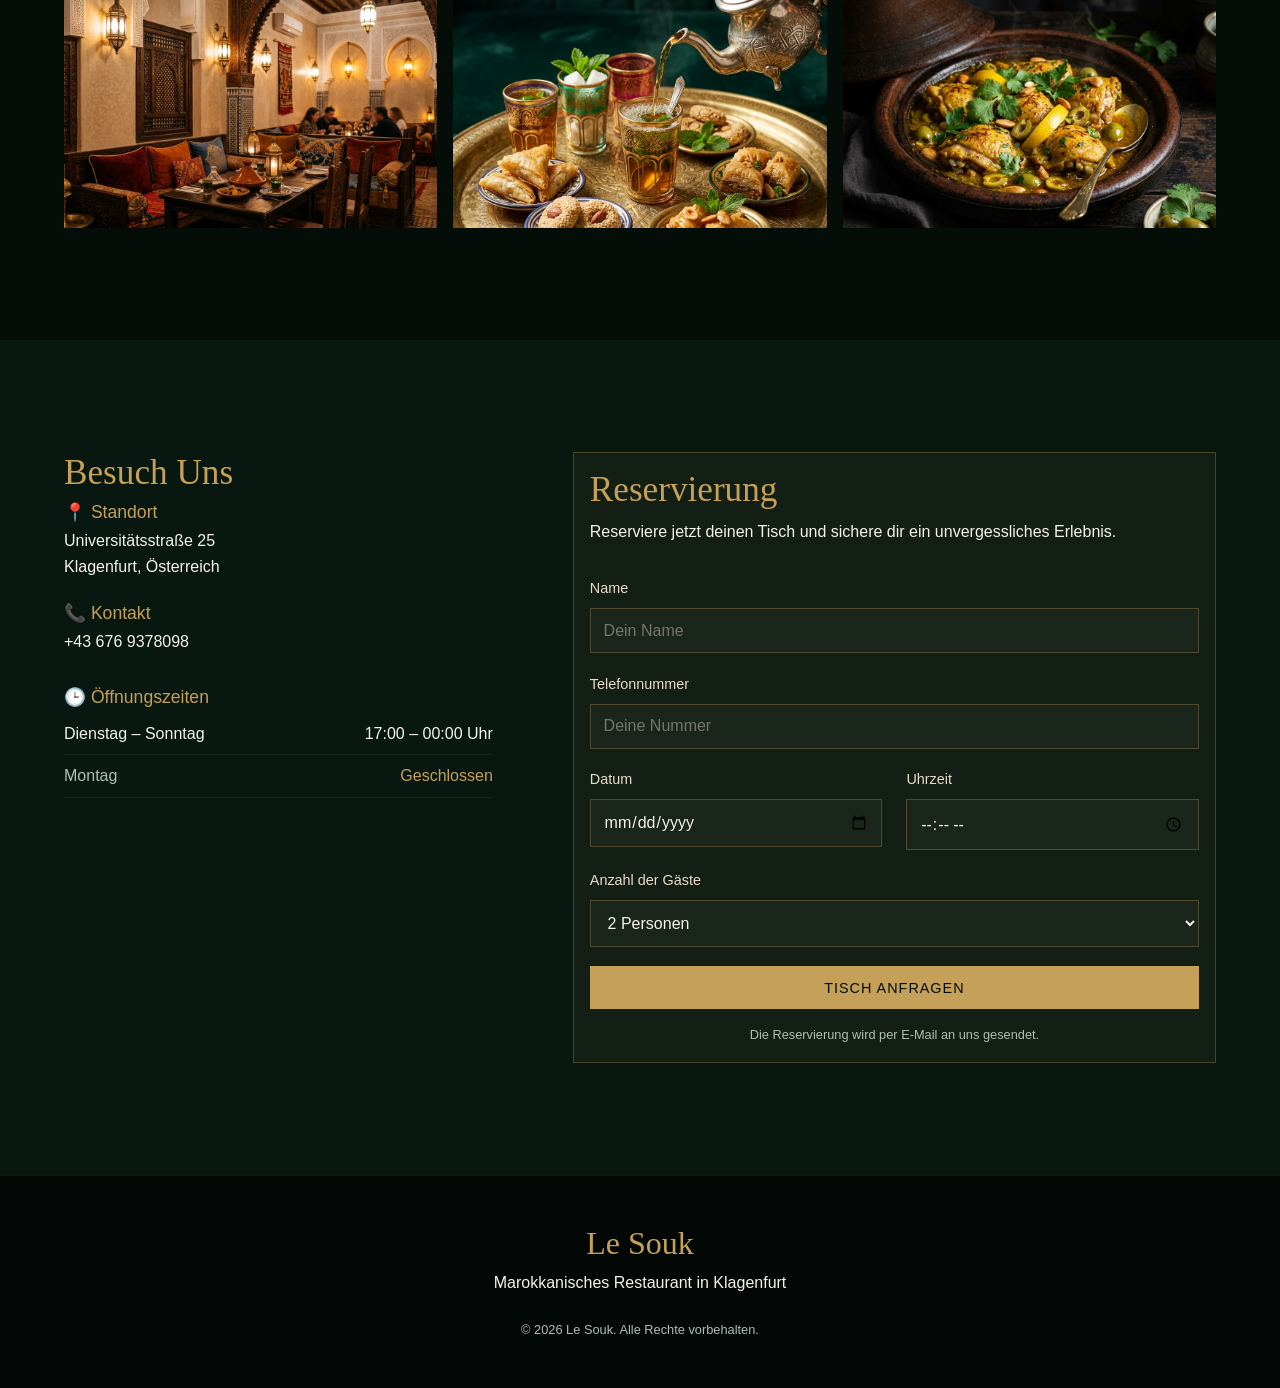
==== commit df26588c: "Update index.html" ====
--- a/index.html
+++ b/index.html
@@ -56,7 +56,7 @@
             </div>
             <div class="about-image-wrapper reveal fade-left active">
                 <div class="image-frame gold-border">
-                    <img src="./Le Souk – Ein Stück Marokko in Klagenfurt_files/about_interior.png" alt="Le Souk Interior" class="about-image">
+                    <img src="about_interior.png" alt="Le Souk Interior" class="about-image">
                 </div>
             </div>
         </div>
@@ -142,7 +142,7 @@
             <div class="chef-recommendation reveal fade-left active">
                 <div class="chef-card gold-border">
                     <div class="chef-badge">Chef Empfehlung</div>
-                    <img src="./Le Souk – Ein Stück Marokko in Klagenfurt_files/tajine_dish.png" alt="Tajine Chef Empfehlung" class="chef-img">
+                    <img src="tajine_dish.png" alt="Tajine Chef Empfehlung" class="chef-img">
                     <div class="chef-text">
                         <h3>Tajine mit Hähnchen, Zitrone &amp; Oliven</h3>
                         <p>Ein klassisches marokkanisches Gericht – aromatisch, zart und unverwechselbar. Serviert im traditionellen Tongefäß.</p>
@@ -157,9 +157,9 @@
         <div class="container">
             <h2 class="section-title center reveal fade-up active">Erlebe unsere Atmosphäre</h2>
             <div class="gallery-grid reveal fade-up active">
-                <div class="gallery-item"><img src="./Le Souk – Ein Stück Marokko in Klagenfurt_files/about_interior.png" alt="Interior"></div>
-                <div class="gallery-item"><img src="./Le Souk – Ein Stück Marokko in Klagenfurt_files/mint_tea.png" alt="Mint Tea"></div>
-                <div class="gallery-item"><img src="./Le Souk – Ein Stück Marokko in Klagenfurt_files/tajine_dish.png" alt="Tajine"></div>
+                <div class="gallery-item"><img src="about_interior.png" alt="Interior"></div>
+                <div class="gallery-item"><img src="mint_tea.png" alt="Mint Tea"></div>
+                <div class="gallery-item"><img src="tajine_dish.png" alt="Tajine"></div>
             </div>
         </div>
     </section>
